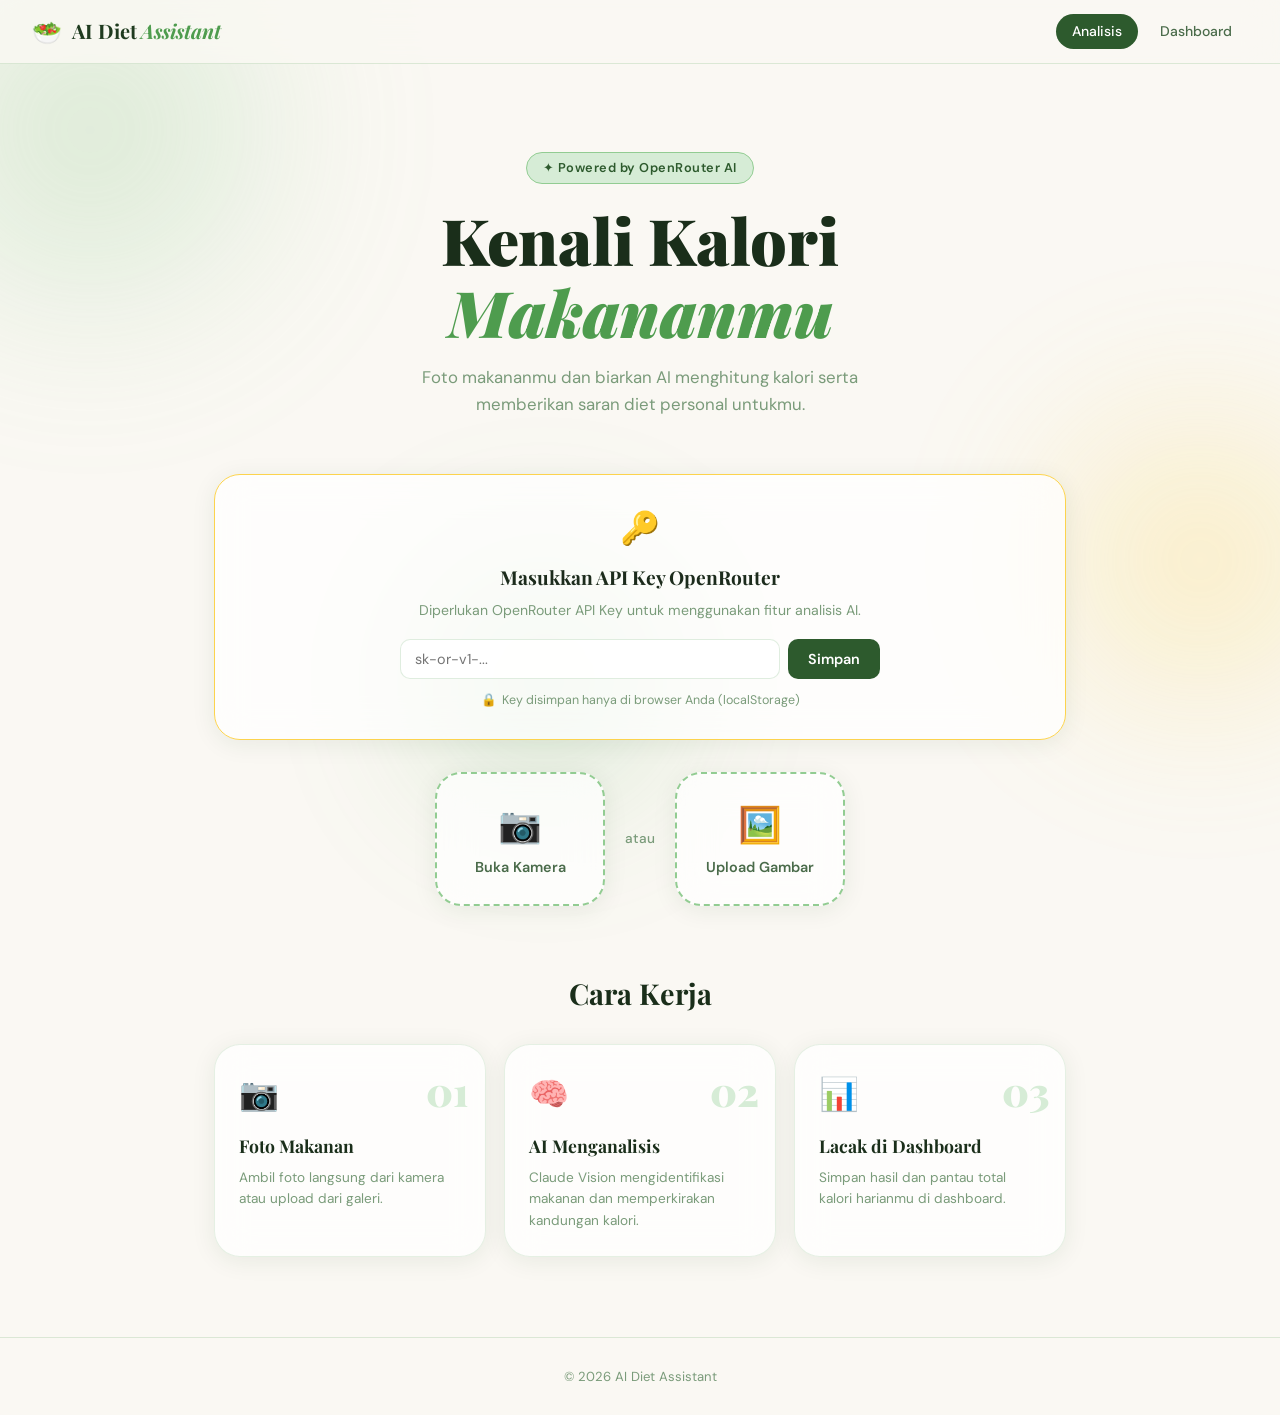
==== index.html @ c58c876d "File Awal" ====
<!DOCTYPE html>
<html lang="id">
<head>
  <meta charset="UTF-8" />
  <meta name="viewport" content="width=device-width, initial-scale=1.0" />
  <title>AI Diet Assistant</title>
  <link rel="preconnect" href="https://fonts.googleapis.com" />
  <link href="https://fonts.googleapis.com/css2?family=Playfair+Display:wght@700;900&family=DM+Sans:wght@300;400;500;600&display=swap" rel="stylesheet" />
  <link rel="stylesheet" href="style.css" />
</head>
<body>
  <!-- Ambient background blobs -->
  <div class="bg-blob blob-1"></div>
  <div class="bg-blob blob-2"></div>
  <div class="bg-blob blob-3"></div>

  <!-- Navigation -->
  <nav class="navbar">
    <div class="nav-brand">
      <span class="brand-icon">🥗</span>
      <span class="brand-name">AI Diet<em>Assistant</em></span>
    </div>
    <div class="nav-links">
      <a href="index.html" class="nav-link active">Analisis</a>
      <a href="dashboard.html" class="nav-link">Dashboard</a>
    </div>
  </nav>

  <main class="main-container">
    <!-- Hero Section -->
    <header class="hero">
      <div class="hero-badge">✦ Powered by OpenRouter AI</div>
      <h1 class="hero-title">Kenali Kalori<br /><em>Makananmu</em></h1>
      <p class="hero-subtitle">Foto makananmu dan biarkan AI menghitung kalori serta memberikan saran diet personal untukmu.</p>
    </header>

    <!-- API Key Input -->
    <div class="apikey-card" id="apikeyCard">
      <div class="apikey-icon">🔑</div>
      <h3>Masukkan API Key OpenRouter</h3>
      <p>Diperlukan OpenRouter API Key untuk menggunakan fitur analisis AI.</p>
      <div class="apikey-input-group">
        <input type="password" id="apiKeyInput" placeholder="sk-or-v1-..." class="apikey-input" />
        <button class="btn-save-key" id="saveKeyBtn">Simpan</button>
      </div>
      <div class="apikey-hint">
        <span>🔒</span> Key disimpan hanya di browser Anda (localStorage)
      </div>
    </div>

    <!-- Camera / Upload Section -->
    <section class="capture-section">
      <div class="capture-actions">
        <button class="btn-capture btn-camera" id="openCameraBtn">
          <span class="btn-icon">📷</span>
          <span class="btn-label">Buka Kamera</span>
        </button>
        <div class="capture-divider">atau</div>
        <button class="btn-capture btn-upload" id="uploadBtn">
          <span class="btn-icon">🖼️</span>
          <span class="btn-label">Upload Gambar</span>
        </button>
        <input type="file" id="fileInput" accept="image/*" hidden />
      </div>

      <!-- Camera Modal -->
      <div class="camera-modal" id="cameraModal">
        <div class="camera-overlay" id="cameraOverlay"></div>
        <div class="camera-container">
          <div class="camera-header">
            <span>📷 Kamera Aktif</span>
            <button class="btn-close-camera" id="closeCameraBtn">✕</button>
          </div>
          <div class="camera-viewfinder">
            <video id="cameraVideo" autoplay playsinline muted></video>
            <div class="camera-frame">
              <div class="frame-corner tl"></div>
              <div class="frame-corner tr"></div>
              <div class="frame-corner bl"></div>
              <div class="frame-corner br"></div>
            </div>
            <div class="camera-hint">Posisikan makanan di dalam bingkai</div>
          </div>
          <button class="btn-shutter" id="shutterBtn">
            <span class="shutter-inner"></span>
          </button>
          <canvas id="cameraCanvas" hidden></canvas>
        </div>
      </div>

      <!-- Permission Error -->
      <div class="permission-error" id="permissionError" hidden>
        <span class="error-icon">🚫</span>
        <div>
          <strong>Akses Kamera Ditolak</strong>
          <p>Izinkan akses kamera di pengaturan browser Anda, lalu muat ulang halaman.</p>
        </div>
        <button class="btn-dismiss" id="dismissPermError">✕</button>
      </div>
    </section>

    <!-- Preview + Result Section -->
    <section class="analysis-section" id="analysisSection" hidden>
      <div class="analysis-grid">
        <!-- Left: Image Preview -->
        <div class="preview-card">
          <div class="card-label">📸 Foto Makanan</div>
          <div class="preview-wrapper">
            <img id="previewImage" src="" alt="Preview makanan" class="preview-img" />
            <button class="btn-retake" id="retakeBtn">🔄 Ambil Ulang</button>
          </div>
          <button class="btn-analyze" id="analyzeBtn">
            <span class="analyze-text">✨ Analisis dengan AI</span>
            <span class="analyze-loading" hidden>
              <span class="spinner"></span> Menganalisis...
            </span>
          </button>
        </div>

        <!-- Right: AI Result -->
        <div class="result-card" id="resultCard" hidden>
          <div class="card-label">🤖 Hasil Analisis AI</div>

          <div class="result-food">
            <div class="result-food-icon" id="foodEmoji">🍽️</div>
            <div class="result-food-info">
              <div class="result-label">Terdeteksi</div>
              <div class="result-food-name" id="foodName">—</div>
            </div>
          </div>

          <div class="result-calories">
            <div class="calories-label">Estimasi Kalori</div>
            <div class="calories-value">
              <span id="calMin">—</span>
              <span class="cal-dash">–</span>
              <span id="calMax">—</span>
              <span class="cal-unit">kcal</span>
            </div>
            <div class="calories-bar-wrapper">
              <div class="calories-bar" id="caloriesBar"></div>
            </div>
          </div>

          <div class="result-recommendation">
            <div class="rec-header">💡 Saran Diet</div>
            <div class="rec-text" id="dietAdvice">—</div>
          </div>

          <div class="result-disclaimer">
            ⚠️ Estimasi kalori hanya bersifat perkiraan dan dapat bervariasi tergantung porsi, cara memasak, dan bahan yang digunakan.
          </div>

          <button class="btn-save" id="saveBtn">
            💾 Simpan ke Dashboard
          </button>

          <div class="save-success" id="saveSuccess" hidden>
            ✅ Berhasil disimpan ke dashboard!
          </div>
        </div>
      </div>

      <!-- Error State -->
      <div class="analysis-error" id="analysisError" hidden>
        <span class="error-icon-lg">⚠️</span>
        <div>
          <strong>Analisis Gagal</strong>
          <p id="analysisErrorMsg">Terjadi kesalahan saat menghubungi AI. Coba lagi.</p>
        </div>
        <button class="btn-retry" id="retryBtn">🔄 Coba Lagi</button>
      </div>
    </section>

    <!-- How It Works -->
    <section class="howto-section">
      <h2 class="section-title">Cara Kerja</h2>
      <div class="steps-grid">
        <div class="step-card">
          <div class="step-num">01</div>
          <div class="step-icon">📷</div>
          <h3>Foto Makanan</h3>
          <p>Ambil foto langsung dari kamera atau upload dari galeri.</p>
        </div>
        <div class="step-card">
          <div class="step-num">02</div>
          <div class="step-icon">🧠</div>
          <h3>AI Menganalisis</h3>
          <p>Claude Vision mengidentifikasi makanan dan memperkirakan kandungan kalori.</p>
        </div>
        <div class="step-card">
          <div class="step-num">03</div>
          <div class="step-icon">📊</div>
          <h3>Lacak di Dashboard</h3>
          <p>Simpan hasil dan pantau total kalori harianmu di dashboard.</p>
        </div>
      </div>
    </section>
  </main>

  <footer class="footer">
    <p>© 2026 AI Diet Assistant</p>
  </footer>

  <script src="script.js"></script>
</body>
</html>
---- style.css ----
/* ============================================================
   AI DIET ASSISTANT — STYLESHEET
   Theme: Organic-Luxury · Warm Greens + Earthy Tones
   ============================================================ */

/* ── Reset & Base ── */
*, *::before, *::after { box-sizing: border-box; margin: 0; padding: 0; }

:root {
  --green-900: #1a2e1a;
  --green-800: #1f3b1f;
  --green-700: #2d5a2d;
  --green-600: #3d7a3d;
  --green-500: #4e9c4e;
  --green-400: #6ab56a;
  --green-300: #92cc92;
  --green-100: #d6ecd6;
  --green-50:  #f0f8f0;

  --amber-500: #d97706;
  --amber-400: #f59e0b;
  --amber-300: #fcd34d;
  --amber-100: #fef3c7;

  --red-500:   #dc2626;
  --red-100:   #fee2e2;

  --cream:     #faf8f3;
  --warm-gray: #f5f0e8;
  --text-dark: #1c2b1c;
  --text-mid:  #4a6b4a;
  --text-soft: #7a9b7a;
  --border:    rgba(77, 156, 77, 0.18);

  --card-bg:   rgba(255,255,255,0.72);
  --card-border: rgba(77,156,77,0.14);
  --glass-blur: blur(18px);

  --radius-sm: 10px;
  --radius-md: 18px;
  --radius-lg: 26px;
  --radius-xl: 36px;

  --shadow-soft: 0 4px 24px rgba(30,60,30,0.08);
  --shadow-card: 0 8px 40px rgba(30,60,30,0.12);
  --shadow-glow: 0 0 40px rgba(78,156,78,0.22);

  --font-display: 'Playfair Display', Georgia, serif;
  --font-body:    'DM Sans', system-ui, sans-serif;

  --transition: 0.28s cubic-bezier(0.4,0,0.2,1);
}

html { scroll-behavior: smooth; }

body {
  font-family: var(--font-body);
  background-color: var(--cream);
  color: var(--text-dark);
  min-height: 100vh;
  overflow-x: hidden;
  line-height: 1.6;
}

/* ── Ambient Blobs ── */
.bg-blob {
  position: fixed;
  border-radius: 50%;
  filter: blur(80px);
  pointer-events: none;
  z-index: 0;
  opacity: 0.38;
}
.blob-1 {
  width: 500px; height: 500px;
  background: radial-gradient(circle, #92cc92, transparent 70%);
  top: -120px; left: -160px;
  animation: blobFloat 14s ease-in-out infinite;
}
.blob-2 {
  width: 400px; height: 400px;
  background: radial-gradient(circle, #fcd34d, transparent 70%);
  top: 40%; right: -120px;
  animation: blobFloat 18s ease-in-out infinite reverse;
}
.blob-3 {
  width: 320px; height: 320px;
  background: radial-gradient(circle, #6ab56a, transparent 70%);
  bottom: 60px; left: 30%;
  animation: blobFloat 22s ease-in-out infinite;
}
@keyframes blobFloat {
  0%,100% { transform: translate(0,0) scale(1); }
  33%      { transform: translate(30px,-20px) scale(1.04); }
  66%      { transform: translate(-20px,30px) scale(0.97); }
}

/* ── Navbar ── */
.navbar {
  position: sticky; top: 0; z-index: 100;
  display: flex; align-items: center; justify-content: space-between;
  padding: 0 2rem;
  height: 64px;
  background: rgba(250,248,243,0.85);
  backdrop-filter: blur(16px);
  border-bottom: 1px solid var(--border);
}
.nav-brand {
  display: flex; align-items: center; gap: 10px;
  font-family: var(--font-display);
  font-size: 1.25rem;
  font-weight: 700;
  color: var(--green-800);
}
.nav-brand em { font-style: italic; color: var(--green-500); margin-left: 4px; }
.brand-icon { font-size: 1.5rem; }
.nav-links { display: flex; gap: 6px; }
.nav-link {
  padding: 6px 16px;
  border-radius: 50px;
  font-size: 0.875rem;
  font-weight: 500;
  color: var(--text-mid);
  text-decoration: none;
  transition: var(--transition);
}
.nav-link:hover { background: var(--green-100); color: var(--green-700); }
.nav-link.active {
  background: var(--green-700);
  color: #fff;
}

/* ── Main Container ── */
.main-container {
  position: relative; z-index: 1;
  max-width: 900px;
  margin: 0 auto;
  padding: 2.5rem 1.5rem 4rem;
}

/* ── Hero ── */
.hero {
  text-align: center;
  padding: 3rem 1rem 2rem;
}
.hero-badge {
  display: inline-block;
  background: var(--green-100);
  color: var(--green-700);
  border: 1px solid var(--green-300);
  border-radius: 50px;
  padding: 5px 16px;
  font-size: 0.8rem;
  font-weight: 600;
  letter-spacing: 0.04em;
  margin-bottom: 1.25rem;
}
.hero-title {
  font-family: var(--font-display);
  font-size: clamp(2.5rem, 6vw, 4rem);
  font-weight: 900;
  line-height: 1.12;
  color: var(--green-900);
  margin-bottom: 1rem;
}
.hero-title em {
  font-style: italic;
  color: var(--green-500);
}
.hero-subtitle {
  font-size: 1.05rem;
  color: var(--text-soft);
  max-width: 480px;
  margin: 0 auto;
  font-weight: 400;
}

/* ── API Key Card ── */
.apikey-card {
  background: var(--card-bg);
  backdrop-filter: var(--glass-blur);
  border: 1px solid var(--amber-300);
  border-radius: var(--radius-lg);
  padding: 1.75rem;
  margin: 1.5rem 0;
  text-align: center;
  box-shadow: var(--shadow-soft);
}
.apikey-icon { font-size: 2rem; margin-bottom: 0.5rem; }
.apikey-card h3 {
  font-family: var(--font-display);
  font-size: 1.2rem;
  color: var(--text-dark);
  margin-bottom: 0.4rem;
}
.apikey-card p { font-size: 0.88rem; color: var(--text-soft); margin-bottom: 1.1rem; }
.apikey-input-group {
  display: flex; gap: 8px;
  max-width: 480px;
  margin: 0 auto 0.75rem;
}
.apikey-input {
  flex: 1;
  padding: 10px 14px;
  border: 1.5px solid var(--border);
  border-radius: var(--radius-sm);
  font-family: var(--font-body);
  font-size: 0.9rem;
  background: rgba(255,255,255,0.9);
  color: var(--text-dark);
  outline: none;
  transition: var(--transition);
}
.apikey-input:focus { border-color: var(--green-500); box-shadow: 0 0 0 3px rgba(78,156,78,0.12); }
.btn-save-key {
  padding: 10px 20px;
  background: var(--green-700);
  color: #fff;
  border: none;
  border-radius: var(--radius-sm);
  font-family: var(--font-body);
  font-weight: 600;
  font-size: 0.9rem;
  cursor: pointer;
  transition: var(--transition);
}
.btn-save-key:hover { background: var(--green-600); }
.apikey-hint {
  font-size: 0.78rem;
  color: var(--text-soft);
  display: flex; align-items: center; justify-content: center; gap: 5px;
}
.apikey-saved { background: var(--green-50); border-color: var(--green-300); }
.apikey-saved .apikey-icon::after { content: ' ✓'; color: var(--green-500); }

/* ── Capture Section ── */
.capture-section { margin: 2rem 0; }
.capture-actions {
  display: flex;
  align-items: center;
  justify-content: center;
  gap: 1rem;
  flex-wrap: wrap;
}
.btn-capture {
  display: flex; flex-direction: column; align-items: center; gap: 10px;
  width: 170px; padding: 1.75rem 1rem;
  border: 2px dashed var(--green-300);
  border-radius: var(--radius-lg);
  background: var(--card-bg);
  backdrop-filter: var(--glass-blur);
  cursor: pointer;
  transition: var(--transition);
  font-family: var(--font-body);
  box-shadow: var(--shadow-soft);
}
.btn-capture:hover {
  border-color: var(--green-500);
  background: white;
  transform: translateY(-4px);
  box-shadow: var(--shadow-card);
}
.btn-icon { font-size: 2.2rem; }
.btn-label { font-size: 0.9rem; font-weight: 600; color: var(--text-mid); }
.capture-divider {
  color: var(--text-soft);
  font-size: 0.85rem;
  font-weight: 500;
  padding: 0 4px;
}

/* ── Camera Modal ── */
.camera-modal {
  display: none;
  position: fixed; inset: 0; z-index: 300;
  align-items: center; justify-content: center;
}
.camera-modal.active { display: flex; }
.camera-overlay {
  position: absolute; inset: 0;
  background: rgba(10,20,10,0.7);
  backdrop-filter: blur(6px);
}
.camera-container {
  position: relative; z-index: 1;
  background: var(--green-900);
  border-radius: var(--radius-xl);
  overflow: hidden;
  width: 90%;
  max-width: 520px;
  box-shadow: 0 24px 80px rgba(0,0,0,0.5);
}
.camera-header {
  display: flex; align-items: center; justify-content: space-between;
  padding: 14px 18px;
  background: rgba(255,255,255,0.06);
  font-size: 0.9rem; font-weight: 600; color: #fff;
}
.btn-close-camera {
  background: rgba(255,255,255,0.12);
  border: none; border-radius: 50%;
  width: 32px; height: 32px;
  color: #fff; font-size: 0.9rem;
  cursor: pointer; transition: var(--transition);
}
.btn-close-camera:hover { background: rgba(255,255,255,0.22); }
.camera-viewfinder {
  position: relative;
  aspect-ratio: 4/3;
  background: #000;
  overflow: hidden;
}
#cameraVideo {
  width: 100%; height: 100%;
  object-fit: cover;
}
.camera-frame {
  position: absolute; inset: 20px;
  pointer-events: none;
}
.frame-corner {
  position: absolute;
  width: 28px; height: 28px;
  border-color: rgba(255,255,255,0.8);
  border-style: solid;
}
.frame-corner.tl { top:0; left:0; border-width: 3px 0 0 3px; border-radius: 4px 0 0 0; }
.frame-corner.tr { top:0; right:0; border-width: 3px 3px 0 0; border-radius: 0 4px 0 0; }
.frame-corner.bl { bottom:0; left:0; border-width: 0 0 3px 3px; border-radius: 0 0 0 4px; }
.frame-corner.br { bottom:0; right:0; border-width: 0 3px 3px 0; border-radius: 0 0 4px 0; }
.camera-hint {
  position: absolute; bottom: 14px; left: 50%; transform: translateX(-50%);
  background: rgba(0,0,0,0.55);
  color: rgba(255,255,255,0.85);
  font-size: 0.75rem;
  padding: 5px 14px;
  border-radius: 50px;
  white-space: nowrap;
}
.btn-shutter {
  display: flex; align-items: center; justify-content: center;
  width: 72px; height: 72px;
  background: rgba(255,255,255,0.12);
  border: 3px solid rgba(255,255,255,0.7);
  border-radius: 50%;
  margin: 18px auto;
  cursor: pointer;
  transition: var(--transition);
}
.btn-shutter:hover { background: rgba(255,255,255,0.22); transform: scale(1.05); }
.btn-shutter:active { transform: scale(0.95); }
.shutter-inner {
  width: 52px; height: 52px;
  background: #fff;
  border-radius: 50%;
  transition: var(--transition);
}
.btn-shutter:active .shutter-inner { transform: scale(0.88); }

/* ── Permission Error ── */
.permission-error {
  display: flex; align-items: flex-start; gap: 14px;
  background: var(--red-100);
  border: 1px solid #fca5a5;
  border-radius: var(--radius-md);
  padding: 1.1rem 1.25rem;
  margin-top: 1rem;
}
.error-icon { font-size: 1.5rem; flex-shrink: 0; }
.permission-error strong { font-weight: 600; color: var(--red-500); }
.permission-error p { font-size: 0.85rem; color: #7f1d1d; margin-top: 3px; }
.btn-dismiss {
  margin-left: auto;
  background: none; border: none;
  color: #b91c1c;
  cursor: pointer; font-size: 1rem;
  flex-shrink: 0;
}

/* ── Analysis Section ── */
.analysis-section { margin: 2rem 0; }
.analysis-grid {
  display: grid;
  grid-template-columns: 1fr 1fr;
  gap: 1.25rem;
}
@media (max-width: 640px) {
  .analysis-grid { grid-template-columns: 1fr; }
}

/* ── Preview Card ── */
.preview-card, .result-card {
  background: var(--card-bg);
  backdrop-filter: var(--glass-blur);
  border: 1px solid var(--card-border);
  border-radius: var(--radius-lg);
  padding: 1.5rem;
  box-shadow: var(--shadow-card);
}
.card-label {
  font-size: 0.8rem;
  font-weight: 600;
  color: var(--text-soft);
  letter-spacing: 0.05em;
  text-transform: uppercase;
  margin-bottom: 1rem;
}
.preview-wrapper {
  position: relative;
  border-radius: var(--radius-md);
  overflow: hidden;
  margin-bottom: 1rem;
  aspect-ratio: 4/3;
  background: var(--warm-gray);
}
.preview-img {
  width: 100%; height: 100%;
  object-fit: cover;
  display: block;
}
.btn-retake {
  position: absolute; bottom: 10px; right: 10px;
  background: rgba(255,255,255,0.85);
  border: none;
  border-radius: 50px;
  padding: 6px 14px;
  font-size: 0.78rem;
  font-weight: 600;
  color: var(--text-mid);
  cursor: pointer;
  backdrop-filter: blur(8px);
  transition: var(--transition);
}
.btn-retake:hover { background: #fff; color: var(--green-700); }
.btn-analyze {
  width: 100%;
  padding: 13px;
  background: linear-gradient(135deg, var(--green-700), var(--green-500));
  color: #fff;
  border: none;
  border-radius: var(--radius-md);
  font-family: var(--font-body);
  font-size: 0.95rem;
  font-weight: 600;
  cursor: pointer;
  transition: var(--transition);
  box-shadow: 0 4px 16px rgba(61,122,61,0.35);
}
.btn-analyze:hover { transform: translateY(-2px); box-shadow: 0 8px 24px rgba(61,122,61,0.45); }
.btn-analyze:active { transform: translateY(0); }
.btn-analyze:disabled { opacity: 0.6; cursor: not-allowed; transform: none; }

/* ── Result Card ── */
.result-food {
  display: flex; align-items: center; gap: 14px;
  background: var(--green-50);
  border-radius: var(--radius-md);
  padding: 14px;
  margin-bottom: 1.25rem;
}
.result-food-icon { font-size: 2.4rem; }
.result-label { font-size: 0.74rem; font-weight: 600; color: var(--text-soft); text-transform: uppercase; letter-spacing: 0.05em; }
.result-food-name { font-family: var(--font-display); font-size: 1.25rem; font-weight: 700; color: var(--green-900); margin-top: 2px; }

.result-calories {
  background: linear-gradient(135deg, var(--green-800), var(--green-700));
  border-radius: var(--radius-md);
  padding: 1.1rem 1.25rem;
  margin-bottom: 1.25rem;
  color: #fff;
}
.calories-label { font-size: 0.78rem; font-weight: 600; opacity: 0.75; text-transform: uppercase; letter-spacing: 0.05em; margin-bottom: 4px; }
.calories-value {
  display: flex; align-items: baseline; gap: 4px;
  font-family: var(--font-display);
  font-size: 2rem;
  font-weight: 900;
  margin-bottom: 10px;
}
.cal-dash { font-size: 1.5rem; opacity: 0.7; }
.cal-unit { font-size: 0.9rem; font-weight: 500; opacity: 0.75; margin-left: 4px; align-self: flex-end; margin-bottom: 2px; }
.calories-bar-wrapper {
  height: 6px;
  background: rgba(255,255,255,0.18);
  border-radius: 50px;
  overflow: hidden;
}
.calories-bar {
  height: 100%;
  background: var(--amber-300);
  border-radius: 50px;
  width: 0;
  transition: width 1s cubic-bezier(0.4,0,0.2,1);
}

.result-recommendation {
  background: var(--amber-100);
  border-left: 3px solid var(--amber-400);
  border-radius: 0 var(--radius-sm) var(--radius-sm) 0;
  padding: 1rem 1rem 1rem 1.1rem;
  margin-bottom: 1.1rem;
}
.rec-header { font-size: 0.8rem; font-weight: 700; color: var(--amber-500); text-transform: uppercase; letter-spacing: 0.04em; margin-bottom: 5px; }
.rec-text { font-size: 0.9rem; color: #78350f; line-height: 1.6; }

.result-disclaimer {
  font-size: 0.75rem;
  color: var(--text-soft);
  background: var(--warm-gray);
  border-radius: var(--radius-sm);
  padding: 8px 12px;
  margin-bottom: 1.1rem;
  line-height: 1.5;
}

.btn-save {
  width: 100%;
  padding: 12px;
  background: white;
  border: 2px solid var(--green-400);
  border-radius: var(--radius-md);
  font-family: var(--font-body);
  font-size: 0.9rem;
  font-weight: 600;
  color: var(--green-700);
  cursor: pointer;
  transition: var(--transition);
}
.btn-save:hover { background: var(--green-50); border-color: var(--green-600); }
.save-success {
  text-align: center;
  font-size: 0.85rem;
  font-weight: 600;
  color: var(--green-600);
  margin-top: 8px;
  animation: fadeIn 0.3s ease;
}

/* ── Analysis Error ── */
.analysis-error {
  display: flex; align-items: flex-start; gap: 14px;
  background: var(--red-100);
  border: 1px solid #fca5a5;
  border-radius: var(--radius-md);
  padding: 1.25rem;
  margin-top: 1rem;
}
.error-icon-lg { font-size: 2rem; flex-shrink: 0; }
.analysis-error strong { font-size: 0.95rem; font-weight: 600; color: var(--red-500); }
.analysis-error p { font-size: 0.85rem; color: #7f1d1d; margin-top: 3px; }
.btn-retry {
  margin-left: auto;
  padding: 8px 16px;
  background: var(--red-500);
  color: #fff;
  border: none;
  border-radius: var(--radius-sm);
  font-family: var(--font-body);
  font-size: 0.85rem;
  font-weight: 600;
  cursor: pointer;
  flex-shrink: 0;
  transition: var(--transition);
}
.btn-retry:hover { background: #b91c1c; }

/* ── How It Works ── */
.howto-section { margin: 4rem 0 1rem; }
.section-title {
  font-family: var(--font-display);
  font-size: 1.8rem;
  font-weight: 700;
  color: var(--green-900);
  margin-bottom: 1.75rem;
  text-align: center;
}
.steps-grid {
  display: grid;
  grid-template-columns: repeat(3, 1fr);
  gap: 1.1rem;
}
@media (max-width: 640px) {
  .steps-grid { grid-template-columns: 1fr; }
}
.step-card {
  background: var(--card-bg);
  backdrop-filter: var(--glass-blur);
  border: 1px solid var(--card-border);
  border-radius: var(--radius-lg);
  padding: 1.5rem;
  position: relative;
  overflow: hidden;
  box-shadow: var(--shadow-soft);
  transition: var(--transition);
}
.step-card:hover { transform: translateY(-4px); box-shadow: var(--shadow-card); }
.step-num {
  position: absolute; top: 14px; right: 16px;
  font-size: 2.5rem;
  font-weight: 900;
  font-family: var(--font-display);
  color: var(--green-100);
}
.step-icon { font-size: 2rem; margin-bottom: 0.75rem; }
.step-card h3 {
  font-family: var(--font-display);
  font-size: 1.1rem;
  font-weight: 700;
  color: var(--green-900);
  margin-bottom: 0.4rem;
}
.step-card p { font-size: 0.85rem; color: var(--text-soft); line-height: 1.6; }

/* ── Spinner ── */
.spinner {
  display: inline-block;
  width: 14px; height: 14px;
  border: 2px solid rgba(255,255,255,0.35);
  border-top-color: #fff;
  border-radius: 50%;
  animation: spin 0.7s linear infinite;
  vertical-align: middle;
  margin-right: 4px;
}
.spinner.dark {
  border-color: rgba(45,90,45,0.25);
  border-top-color: var(--green-700);
}
@keyframes spin { to { transform: rotate(360deg); } }

/* ── Footer ── */
.footer {
  position: relative; z-index: 1;
  text-align: center;
  padding: 1.75rem;
  font-size: 0.82rem;
  color: var(--text-soft);
  border-top: 1px solid var(--border);
}

/* ================================================================
   DASHBOARD STYLES
   ================================================================ */

.dashboard-container { max-width: 1040px; }

.page-header {
  margin-bottom: 2rem;
  padding-top: 2rem;
}
.page-title {
  font-family: var(--font-display);
  font-size: clamp(2rem, 5vw, 3rem);
  font-weight: 900;
  color: var(--green-900);
  line-height: 1.15;
}
.page-title em { font-style: italic; color: var(--green-500); }
.page-subtitle { color: var(--text-soft); font-size: 1rem; margin-top: 6px; }

/* Stats Row */
.stats-row {
  display: grid;
  grid-template-columns: 2fr 1fr 1fr;
  gap: 1rem;
  margin-bottom: 1.5rem;
}
@media (max-width: 640px) { .stats-row { grid-template-columns: 1fr; } }

.stat-card {
  background: var(--card-bg);
  backdrop-filter: var(--glass-blur);
  border: 1px solid var(--card-border);
  border-radius: var(--radius-lg);
  padding: 1.5rem;
  box-shadow: var(--shadow-soft);
  display: flex;
  align-items: center;
  gap: 1rem;
  flex-wrap: wrap;
}
.stat-calories { flex-direction: column; align-items: flex-start; }
.stat-icon { font-size: 2rem; }
.stat-label { font-size: 0.78rem; font-weight: 600; color: var(--text-soft); text-transform: uppercase; letter-spacing: 0.05em; }
.stat-value {
  font-family: var(--font-display);
  font-size: 2.25rem;
  font-weight: 900;
  color: var(--green-800);
  line-height: 1;
  margin: 2px 0;
}
.stat-unit { font-size: 0.82rem; color: var(--text-soft); font-weight: 500; }
.stat-bar-wrap { width: 100%; margin-top: 10px; }
.stat-bar {
  height: 8px;
  background: linear-gradient(90deg, var(--green-500), var(--amber-400));
  border-radius: 50px;
  width: 0;
  transition: width 1.2s cubic-bezier(0.4,0,0.2,1);
}
.stat-bar-label { font-size: 0.76rem; color: var(--text-soft); margin-top: 5px; }

/* AI Recommendation Banner */
.ai-rec-banner {
  background: linear-gradient(135deg, var(--green-800) 0%, var(--green-700) 100%);
  border-radius: var(--radius-lg);
  padding: 1.5rem;
  margin-bottom: 2rem;
  color: #fff;
  box-shadow: var(--shadow-glow);
}
.ai-rec-header {
  display: flex; align-items: center; gap: 10px;
  margin-bottom: 0.875rem;
}
.ai-rec-icon { font-size: 1.3rem; }
.ai-rec-title { font-weight: 700; font-size: 0.9rem; text-transform: uppercase; letter-spacing: 0.06em; opacity: 0.9; }
.btn-refresh-rec {
  margin-left: auto;
  background: rgba(255,255,255,0.15);
  border: none;
  border-radius: 50%;
  width: 32px; height: 32px;
  font-size: 1.1rem;
  color: #fff;
  cursor: pointer;
  transition: var(--transition);
  display: flex; align-items: center; justify-content: center;
}
.btn-refresh-rec:hover { background: rgba(255,255,255,0.25); transform: rotate(180deg); }
.ai-rec-loading { display: flex; align-items: center; gap: 8px; opacity: 0.8; font-size: 0.9rem; }
.ai-rec-text { font-size: 0.95rem; line-height: 1.7; opacity: 0.92; }

/* Controls Bar */
.controls-bar {
  display: flex;
  align-items: center;
  justify-content: space-between;
  gap: 1rem;
  flex-wrap: wrap;
  margin-bottom: 1.25rem;
}
.section-title-sm {
  font-family: var(--font-display);
  font-size: 1.3rem;
  font-weight: 700;
  color: var(--green-900);
}
.controls-right { display: flex; align-items: center; gap: 10px; flex-wrap: wrap; }
.filter-group { display: flex; align-items: center; gap: 8px; }
.filter-label { font-size: 0.82rem; color: var(--text-soft); font-weight: 500; }
.filter-date {
  padding: 7px 12px;
  border: 1.5px solid var(--border);
  border-radius: var(--radius-sm);
  font-family: var(--font-body);
  font-size: 0.85rem;
  color: var(--text-dark);
  background: white;
  outline: none;
  transition: var(--transition);
}
.filter-date:focus { border-color: var(--green-500); }
.btn-clear-filter {
  padding: 7px 14px;
  background: var(--green-100);
  border: none;
  border-radius: var(--radius-sm);
  font-family: var(--font-body);
  font-size: 0.82rem;
  color: var(--green-700);
  font-weight: 600;
  cursor: pointer;
  transition: var(--transition);
}
.btn-clear-filter:hover { background: var(--green-200, #c3e0c3); }
.btn-danger {
  padding: 8px 16px;
  background: var(--red-100);
  border: 1px solid #fca5a5;
  border-radius: var(--radius-sm);
  font-family: var(--font-body);
  font-size: 0.82rem;
  color: var(--red-500);
  font-weight: 600;
  cursor: pointer;
  transition: var(--transition);
}
.btn-danger:hover { background: var(--red-500); color: #fff; border-color: var(--red-500); }

/* History Grid */
.history-grid {
  display: grid;
  grid-template-columns: repeat(auto-fill, minmax(230px, 1fr));
  gap: 1rem;
}
.history-card {
  background: var(--card-bg);
  backdrop-filter: var(--glass-blur);
  border: 1px solid var(--card-border);
  border-radius: var(--radius-lg);
  overflow: hidden;
  box-shadow: var(--shadow-soft);
  transition: var(--transition);
  animation: cardIn 0.4s ease both;
}
@keyframes cardIn {
  from { opacity: 0; transform: translateY(16px) scale(0.97); }
  to   { opacity: 1; transform: none; }
}
.history-card:hover { transform: translateY(-4px); box-shadow: var(--shadow-card); }
.history-card-img {
  width: 100%; aspect-ratio: 4/3;
  object-fit: cover;
  display: block;
}
.history-card-body { padding: 1rem; }
.history-card-date {
  font-size: 0.72rem;
  color: var(--text-soft);
  font-weight: 600;
  text-transform: uppercase;
  letter-spacing: 0.04em;
  margin-bottom: 4px;
}
.history-card-name {
  font-family: var(--font-display);
  font-size: 1.05rem;
  font-weight: 700;
  color: var(--green-900);
  margin-bottom: 8px;
  line-height: 1.3;
}
.history-card-calories {
  display: inline-flex;
  align-items: center;
  gap: 5px;
  background: linear-gradient(135deg, var(--green-800), var(--green-600));
  color: #fff;
  padding: 4px 10px;
  border-radius: 50px;
  font-size: 0.8rem;
  font-weight: 700;
}
.history-card-footer {
  display: flex; align-items: center; justify-content: flex-end;
  padding: 8px 1rem;
  border-top: 1px solid var(--border);
}
.btn-delete-entry {
  background: none; border: none;
  color: var(--text-soft);
  font-size: 0.8rem;
  cursor: pointer;
  padding: 4px 8px;
  border-radius: var(--radius-sm);
  transition: var(--transition);
}
.btn-delete-entry:hover { color: var(--red-500); background: var(--red-100); }

/* Empty State */
.empty-state {
  text-align: center;
  padding: 4rem 2rem;
}
.empty-icon { font-size: 3.5rem; margin-bottom: 1rem; }
.empty-state h3 {
  font-family: var(--font-display);
  font-size: 1.5rem;
  color: var(--green-900);
  margin-bottom: 0.5rem;
}
.empty-state p { color: var(--text-soft); font-size: 0.9rem; margin-bottom: 1.5rem; }
.btn-goto-analyze {
  display: inline-block;
  padding: 12px 28px;
  background: linear-gradient(135deg, var(--green-700), var(--green-500));
  color: #fff;
  border-radius: var(--radius-md);
  text-decoration: none;
  font-weight: 600;
  font-size: 0.9rem;
  transition: var(--transition);
  box-shadow: 0 4px 16px rgba(61,122,61,0.35);
}
.btn-goto-analyze:hover { transform: translateY(-2px); box-shadow: 0 8px 24px rgba(61,122,61,0.45); }

/* Modal */
.modal-overlay {
  position: fixed; inset: 0; z-index: 500;
  background: rgba(10,20,10,0.55);
  backdrop-filter: blur(6px);
  display: flex; align-items: center; justify-content: center;
}
.modal-overlay[hidden] { display: none; }
.modal-box {
  background: #fff;
  border-radius: var(--radius-xl);
  padding: 2.5rem;
  max-width: 380px; width: 90%;
  text-align: center;
  box-shadow: 0 24px 80px rgba(0,0,0,0.25);
  animation: modalIn 0.3s cubic-bezier(0.34,1.56,0.64,1);
}
@keyframes modalIn {
  from { opacity: 0; transform: scale(0.85) translateY(20px); }
  to   { opacity: 1; transform: none; }
}
.modal-icon { font-size: 3rem; margin-bottom: 0.75rem; }
.modal-box h3 { font-family: var(--font-display); font-size: 1.4rem; margin-bottom: 0.5rem; color: var(--text-dark); }
.modal-box p { font-size: 0.9rem; color: var(--text-soft); margin-bottom: 1.5rem; line-height: 1.6; }
.modal-actions { display: flex; gap: 10px; }
.btn-modal-cancel, .btn-modal-confirm {
  flex: 1; padding: 12px;
  border-radius: var(--radius-md);
  font-family: var(--font-body);
  font-weight: 600; font-size: 0.9rem;
  cursor: pointer; transition: var(--transition); border: none;
}
.btn-modal-cancel { background: var(--warm-gray); color: var(--text-mid); }
.btn-modal-cancel:hover { background: #e8e0d0; }
.btn-modal-confirm { background: var(--red-500); color: #fff; }
.btn-modal-confirm:hover { background: #b91c1c; }

/* Utility */
@keyframes fadeIn {
  from { opacity: 0; transform: translateY(4px); }
  to   { opacity: 1; transform: none; }
}
[hidden] { display: none !important; }
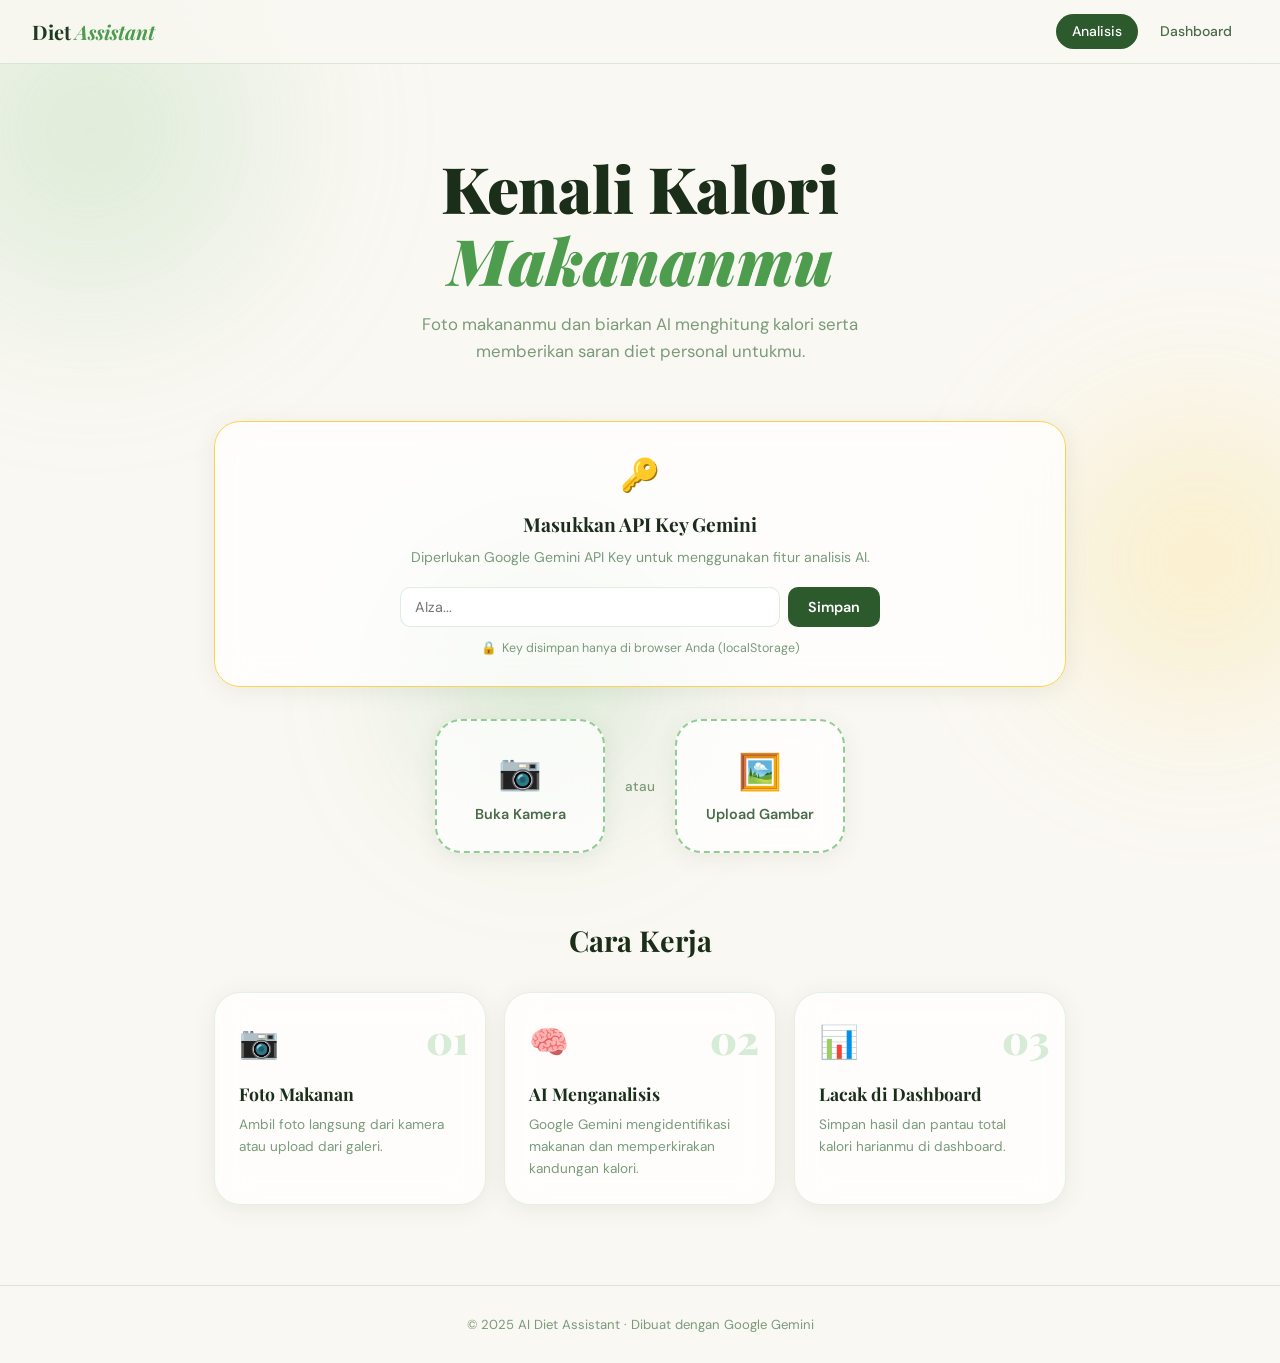
==== commit 7817394f: "update" ====
--- a/index.html
+++ b/index.html
@@ -17,8 +17,7 @@
   <!-- Navigation -->
   <nav class="navbar">
     <div class="nav-brand">
-      <span class="brand-icon">🥗</span>
-      <span class="brand-name">AI Diet<em>Assistant</em></span>
+      <span class="brand-name">Diet<em>Assistant</em></span>
     </div>
     <div class="nav-links">
       <a href="index.html" class="nav-link active">Analisis</a>
@@ -29,7 +28,6 @@
   <main class="main-container">
     <!-- Hero Section -->
     <header class="hero">
-      <div class="hero-badge">✦ Powered by OpenRouter AI</div>
       <h1 class="hero-title">Kenali Kalori<br /><em>Makananmu</em></h1>
       <p class="hero-subtitle">Foto makananmu dan biarkan AI menghitung kalori serta memberikan saran diet personal untukmu.</p>
     </header>
@@ -37,10 +35,10 @@
     <!-- API Key Input -->
     <div class="apikey-card" id="apikeyCard">
       <div class="apikey-icon">🔑</div>
-      <h3>Masukkan API Key OpenRouter</h3>
-      <p>Diperlukan OpenRouter API Key untuk menggunakan fitur analisis AI.</p>
+      <h3>Masukkan API Key Gemini</h3>
+      <p>Diperlukan Google Gemini API Key untuk menggunakan fitur analisis AI.</p>
       <div class="apikey-input-group">
-        <input type="password" id="apiKeyInput" placeholder="sk-or-v1-..." class="apikey-input" />
+        <input type="password" id="apiKeyInput" placeholder="AIza..." class="apikey-input" />
         <button class="btn-save-key" id="saveKeyBtn">Simpan</button>
       </div>
       <div class="apikey-hint">
@@ -186,7 +184,7 @@
           <div class="step-num">02</div>
           <div class="step-icon">🧠</div>
           <h3>AI Menganalisis</h3>
-          <p>Claude Vision mengidentifikasi makanan dan memperkirakan kandungan kalori.</p>
+          <p>Google Gemini mengidentifikasi makanan dan memperkirakan kandungan kalori.</p>
         </div>
         <div class="step-card">
           <div class="step-num">03</div>
@@ -199,9 +197,9 @@
   </main>
 
   <footer class="footer">
-    <p>© 2026 AI Diet Assistant</p>
+    <p>© 2025 AI Diet Assistant · Dibuat dengan Google Gemini</p>
   </footer>
 
   <script src="script.js"></script>
 </body>
-</html>+</html>
--- a/style.css
+++ b/style.css
@@ -929,3 +929,168 @@
   to   { opacity: 1; transform: none; }
 }
 [hidden] { display: none !important; }
+
+/* Dashboard Chat */
+.ai-chat-panel {
+  background:
+    radial-gradient(circle at top right, rgba(252,211,77,0.2), transparent 28%),
+    linear-gradient(135deg, var(--green-800) 0%, var(--green-700) 100%);
+  border-radius: var(--radius-xl);
+  padding: 1.5rem;
+  margin-bottom: 2rem;
+  color: #fff;
+  box-shadow: var(--shadow-glow);
+}
+.ai-chat-header {
+  display: flex;
+  align-items: flex-start;
+  justify-content: space-between;
+  gap: 1rem;
+  margin-bottom: 1rem;
+}
+.ai-chat-eyebrow {
+  font-size: 0.74rem;
+  font-weight: 700;
+  text-transform: uppercase;
+  letter-spacing: 0.08em;
+  opacity: 0.75;
+  margin-bottom: 4px;
+}
+.ai-chat-title {
+  font-family: var(--font-display);
+  font-size: 1.55rem;
+  line-height: 1.15;
+}
+.ai-chat-status {
+  background: rgba(255,255,255,0.16);
+  border: 1px solid rgba(255,255,255,0.16);
+  border-radius: 999px;
+  padding: 8px 12px;
+  font-size: 0.8rem;
+  font-weight: 600;
+  white-space: nowrap;
+}
+.ai-chat-suggestions {
+  display: flex;
+  gap: 10px;
+  flex-wrap: wrap;
+  margin-bottom: 1rem;
+}
+.chat-suggestion-chip {
+  background: rgba(255,255,255,0.12);
+  color: #fff;
+  border: 1px solid rgba(255,255,255,0.14);
+  border-radius: 999px;
+  padding: 9px 14px;
+  font-family: var(--font-body);
+  font-size: 0.82rem;
+  cursor: pointer;
+  transition: var(--transition);
+}
+.chat-suggestion-chip:hover {
+  background: rgba(255,255,255,0.2);
+  transform: translateY(-1px);
+}
+.ai-chat-messages {
+  background: rgba(255,255,255,0.08);
+  border: 1px solid rgba(255,255,255,0.1);
+  border-radius: var(--radius-lg);
+  padding: 1rem;
+  min-height: 260px;
+  max-height: 420px;
+  overflow-y: auto;
+  display: flex;
+  flex-direction: column;
+  gap: 12px;
+}
+.chat-message {
+  display: flex;
+}
+.chat-message.user {
+  justify-content: flex-end;
+}
+.chat-bubble {
+  max-width: min(85%, 620px);
+  padding: 12px 14px;
+  border-radius: 18px;
+  font-size: 0.92rem;
+  line-height: 1.7;
+  white-space: pre-wrap;
+}
+.chat-message.assistant .chat-bubble {
+  background: rgba(255,255,255,0.92);
+  color: var(--text-dark);
+  border-top-left-radius: 6px;
+}
+.chat-message.user .chat-bubble {
+  background: linear-gradient(135deg, rgba(252,211,77,0.95), rgba(245,158,11,0.92));
+  color: #4a2b00;
+  border-top-right-radius: 6px;
+  font-weight: 500;
+}
+.ai-chat-loading {
+  display: flex;
+  align-items: center;
+  gap: 8px;
+  font-size: 0.88rem;
+  color: rgba(255,255,255,0.88);
+  margin-top: 0.9rem;
+}
+.ai-chat-form {
+  display: grid;
+  grid-template-columns: 1fr auto;
+  gap: 10px;
+  margin-top: 1rem;
+}
+.ai-chat-input {
+  width: 100%;
+  padding: 14px 16px;
+  border: 1.5px solid rgba(255,255,255,0.14);
+  border-radius: 18px;
+  background: rgba(255,255,255,0.96);
+  color: var(--text-dark);
+  font-family: var(--font-body);
+  font-size: 0.92rem;
+  outline: none;
+  transition: var(--transition);
+}
+.ai-chat-input:focus {
+  border-color: var(--amber-300);
+  box-shadow: 0 0 0 4px rgba(252,211,77,0.16);
+}
+.btn-send-chat {
+  padding: 0 18px;
+  border: none;
+  border-radius: 18px;
+  background: linear-gradient(135deg, var(--amber-400), var(--amber-500));
+  color: #fff;
+  font-family: var(--font-body);
+  font-size: 0.9rem;
+  font-weight: 700;
+  cursor: pointer;
+  transition: var(--transition);
+}
+.btn-send-chat:hover {
+  transform: translateY(-1px);
+  box-shadow: 0 10px 24px rgba(217,119,6,0.3);
+}
+.btn-send-chat:disabled {
+  opacity: 0.6;
+  cursor: not-allowed;
+  transform: none;
+  box-shadow: none;
+}
+@media (max-width: 640px) {
+  .ai-chat-header {
+    flex-direction: column;
+  }
+  .ai-chat-status {
+    white-space: normal;
+  }
+  .ai-chat-form {
+    grid-template-columns: 1fr;
+  }
+  .chat-bubble {
+    max-width: 100%;
+  }
+}
